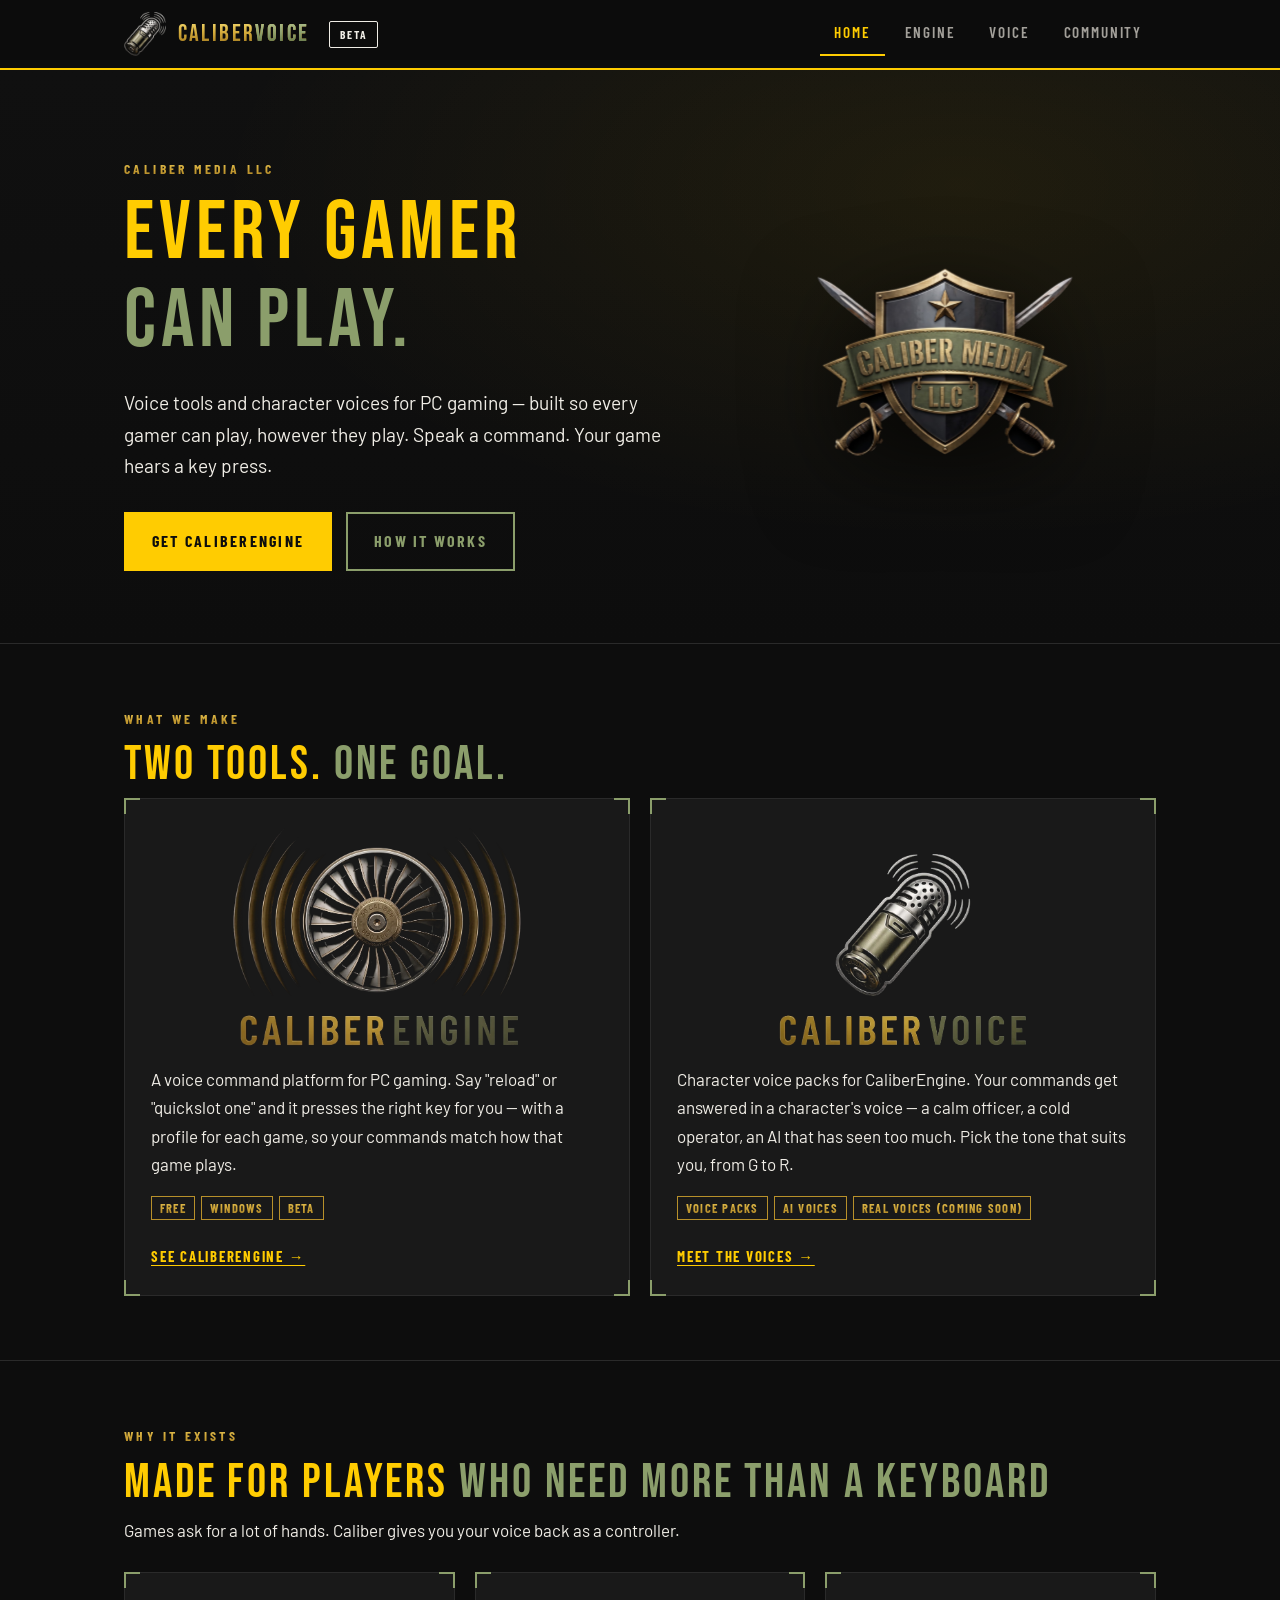
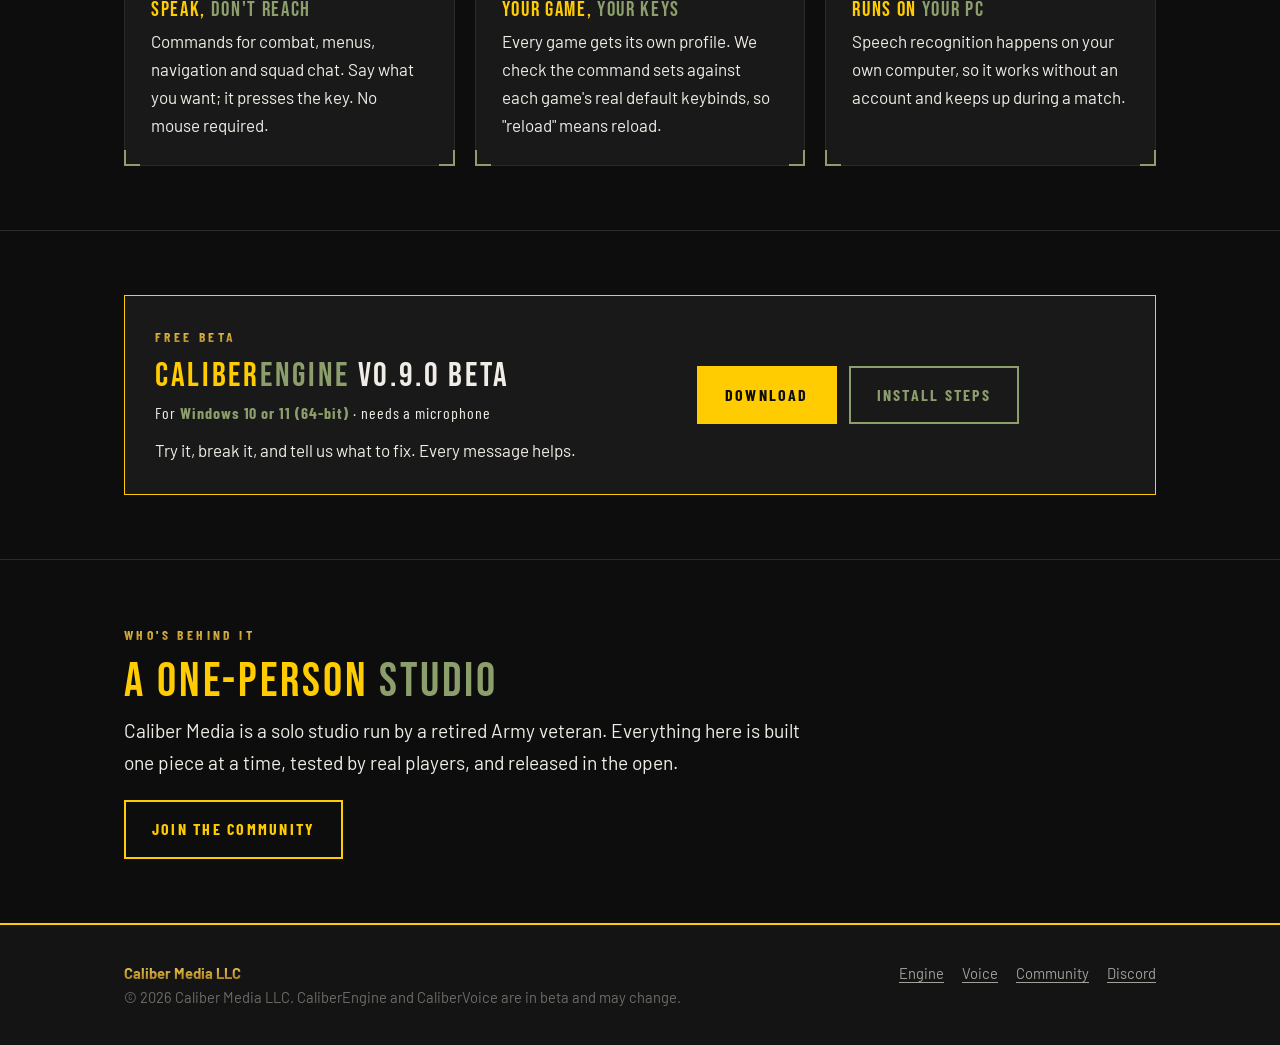
==== index.html @ 264e0261 "Initial site" ====
<!DOCTYPE html>
<html lang="en">
<head>
<meta charset="UTF-8">
<meta name="viewport" content="width=device-width,initial-scale=1">
<title>Caliber Media — Voice tools for PC gamers</title>
<meta name="description" content="Caliber Media builds CaliberEngine, a voice command platform for PC gaming, and CaliberVoice character voice packs. Built so every gamer can play, however they play.">
<meta property="og:title" content="Caliber Media — Voice tools for PC gamers">
<meta property="og:description" content="Speak your commands. CaliberEngine turns your voice into game controls. Free beta for Windows.">
<meta property="og:image" content="assets/logo-media.png">
<meta name="theme-color" content="#0D0D0D">
<link rel="icon" href="assets/favicon.ico">
<link rel="preconnect" href="https://fonts.googleapis.com"><link rel="preconnect" href="https://fonts.gstatic.com" crossorigin>
<link href="https://fonts.googleapis.com/css2?family=Bebas+Neue&family=Barlow+Condensed:wght@500;600;700&family=Barlow:wght@400;500;600&display=swap" rel="stylesheet">
<link rel="stylesheet" href="css/site.css">
</head>
<body>
<a class="skip" href="#main">Skip to content</a>
<header class="site-header"><div class="bar">
  <a class="brand" href="index.html"><img src="assets/logo-bullet.png" alt=""><b>CALIBER<span class="v">VOICE</span></b></a>
  <span class="beta-pill">BETA</span>
  <nav aria-label="Main"><ul>
    <li><a href="index.html" aria-current="page">Home</a></li>
    <li><a href="engine.html">Engine</a></li>
    <li><a href="voice.html">Voice</a></li>
    <li><a href="community.html">Community</a></li>
  </ul></nav>
</div></header>

<main id="main">
  <section class="hero"><div class="wrap">
    <div>
      <p class="eyebrow y">Caliber Media LLC</p>
      <h1><span class="g">EVERY GAMER</span><br><span class="a">CAN PLAY.</span></h1>
      <p class="lead" style="margin-top:22px">Voice tools and character voices for PC gaming — built so every gamer can play, however they play. Speak a command. Your game hears a key press.</p>
      <div class="hero-actions">
        <a class="btn primary" href="engine.html#download">Get CaliberEngine</a>
        <a class="btn white" href="engine.html">How it works</a>
      </div>
    </div>
    <div class="hero-art logos" aria-label="Caliber Media, CaliberEngine and CaliberVoice logos">
      <div class="carousel">
        <div class="face media"><img src="assets/logo-media.png" alt="Caliber Media LLC" width="720" height="393"></div>
        <div class="face engine"><img src="assets/logo-engine-card-eq.png" alt="CaliberEngine" width="851" height="649"></div>
        <div class="face voice"><img src="assets/logo-voice-card-eq4.png" alt="CaliberVoice" width="851" height="649"></div>
      </div>
    </div>
  </div></section>

  <section aria-labelledby="make"><div class="wrap">
    <p class="eyebrow y">What we make</p>
    <h2 id="make"><span class="g">TWO TOOLS.</span> <span class="a">ONE GOAL.</span></h2>
    <div class="grid g2">
      <article class="card">
        <img class="logo" src="assets/logo-engine-card-eq.png" alt="CaliberEngine">
        <p>A voice command platform for PC gaming. Say "reload" or "quickslot one" and it presses the right key for you — with a profile for each game, so your commands match how that game plays.</p>
        <p><span class="tag hot">Free</span><span class="tag">Windows</span><span class="tag w">Beta</span></p>
        <a class="more" href="engine.html">See CaliberEngine →</a>
      </article>
      <article class="card">
        <img class="logo" src="assets/logo-voice-card-eq4.png" alt="CaliberVoice">
        <p>Character voice packs for CaliberEngine. Your commands get answered in a character's voice — a calm officer, a cold operator, an AI that has seen too much. Pick the tone that suits you, from G to R.</p>
        <p><span class="tag hot">Voice packs</span><span class="tag">AI voices</span><span class="tag w">Real Voices (Coming Soon)</span></p>
        <a class="more" href="voice.html">Meet the voices →</a>
      </article>
    </div>
  </div></section>

  <section aria-labelledby="why"><div class="wrap">
    <p class="eyebrow y">Why it exists</p>
    <h2 id="why"><span class="g">MADE FOR PLAYERS</span> <span class="a">WHO NEED MORE THAN A KEYBOARD</span></h2>
    <p class="sub" style="color:var(--white)">Games ask for a lot of hands. Caliber gives you your voice back as a controller.</p>
    <div class="grid g3">
      <div class="card feature"><h3>Speak, <span class="a">don't reach</span></h3><p>Commands for combat, menus, navigation and squad chat. Say what you want; it presses the key. No mouse required.</p></div>
      <div class="card feature"><h3>Your game, <span class="a">your keys</span></h3><p>Every game gets its own profile. We check the command sets against each game's real default keybinds, so "reload" means reload.</p></div>
      <div class="card feature"><h3>Runs on <span class="a">your PC</span></h3><p>Speech recognition happens on your own computer, so it works without an account and keeps up during a match.</p></div>
    </div>
  </div></section>

  <section aria-labelledby="try"><div class="wrap">
    <div class="dl">
      <div>
        <p class="eyebrow y">Free beta</p>
        <h3 id="try"><span class="g">CALIBER</span><span class="a">ENGINE</span> <span data-version></span></h3>
        <p class="meta">For <b>Windows 10 or 11 (64-bit)</b> · needs a microphone</p>
        <p style="color:var(--white);margin-top:10px">Try it, break it, and tell us what to fix. Every message helps.</p>
      </div>
      <div style="display:flex;flex-wrap:wrap;gap:12px">
        <a class="btn primary" data-download href="#">Download</a>
        <a class="btn ghost" href="engine.html#install">Install steps</a>
      </div>
    </div>
  </div></section>

  <section aria-labelledby="who"><div class="wrap">
    <p class="eyebrow y">Who's behind it</p>
    <h2 id="who"><span class="g">A ONE-PERSON</span> <span class="a">STUDIO</span></h2>
    <p class="lead" style="color:var(--white)">Caliber Media is a solo studio run by a retired Army veteran. Everything here is built one piece at a time, tested by real players, and released in the open.</p>
    <p style="margin-top:22px"><a class="btn" href="community.html">Join the community</a></p>
  </div></section>
</main>

<footer class="site-footer"><div class="wrap">
  <div><b class="mg">Caliber Media LLC</b><p class="fine">&copy; <span id="year">2026</span> Caliber Media LLC. CaliberEngine and CaliberVoice are in beta and may change.</p></div>
  <ul aria-label="Footer">
    <li><a href="engine.html">Engine</a></li><li><a href="voice.html">Voice</a></li><li><a href="community.html">Community</a></li>
    <li><a href="https://discord.gg/calibersix" rel="noopener">Discord</a></li>
  </ul>
</div></footer>
<script src="js/patchnotes-data.js"></script>
<script src="js/site.js"></script>
</body>
</html>
---- css/site.css ----
/* Caliber Media — shared styles. Army palette: Dark Gray #0D0D0D, Gray #191919, Yellow #FFCC01, Green #8B9E6B. */
:root{
  --bg:#0D0D0D; --surface:#141414; --panel:#191919; --border:#2A2A2A;
  --gold:#FFCC01; --army:#8B9E6B; --white:#F0EDE6; --muted:#A3A09A; --dim:#6E6C67;
  --font-d:'Bebas Neue',Impact,sans-serif; --font-ui:'Barlow Condensed','Arial Narrow',sans-serif; --font-b:'Barlow',system-ui,sans-serif;
  --max:1080px;
}
*{box-sizing:border-box;margin:0;padding:0}
html{scroll-behavior:smooth}
body{background:var(--bg);color:var(--white);font-family:var(--font-b);font-size:17px;line-height:1.65;-webkit-font-smoothing:antialiased}
img{max-width:100%;display:block}
a{color:var(--gold);text-underline-offset:3px}
a:hover{color:#fff}
:focus-visible{outline:3px solid var(--gold);outline-offset:3px;border-radius:2px}
.skip{position:absolute;left:-999px;top:8px;background:var(--gold);color:#000;padding:10px 16px;font-family:var(--font-ui);font-weight:700;z-index:100}
.skip:focus{left:8px}

/* ---- header ---- */
.site-header{position:sticky;top:0;z-index:50;background:rgba(13,13,13,.94);backdrop-filter:blur(8px);border-bottom:2px solid var(--gold)}
.bar{max-width:var(--max);margin:0 auto;padding:12px 24px;display:flex;align-items:center;gap:20px}
.brand{display:flex;align-items:center;gap:12px;text-decoration:none;color:var(--white)}
.brand img{height:38px;width:auto}
.brand b{font-family:var(--font-d);font-size:1.5rem;letter-spacing:.1em;font-weight:400;line-height:1}
.brand b span{color:var(--gold)}
nav{margin-left:auto}
nav ul{display:flex;gap:6px;list-style:none;flex-wrap:wrap}
nav a{display:block;padding:8px 14px;font-family:var(--font-ui);font-weight:600;letter-spacing:.12em;text-transform:uppercase;font-size:.95rem;color:var(--muted);text-decoration:none;border-bottom:2px solid transparent}
nav a:hover{color:var(--white)}
nav a[aria-current="page"]{color:var(--gold);border-bottom-color:var(--gold)}
.beta-pill{font-family:var(--font-ui);font-weight:700;letter-spacing:.15em;font-size:.72rem;background:var(--white);color:#0D0D0D;padding:3px 10px;border-radius:2px}

/* ---- layout ---- */
main{display:block}
.wrap{max-width:var(--max);margin:0 auto;padding:0 24px}
section{padding:64px 0}
section+section{border-top:1px solid var(--border)}
h1,h2,h3{font-family:var(--font-d);font-weight:400;letter-spacing:.06em;line-height:1.05}
h1{font-size:clamp(2.8rem,8vw,5.2rem)}
h2{font-size:clamp(2rem,5vw,3rem);color:var(--white);margin-bottom:8px}
h2 .g{color:var(--gold)} h1 .g{color:var(--gold)} h1 .a,h2 .a{color:var(--army)}
h3{font-size:1.5rem;color:var(--gold);letter-spacing:.08em;margin-bottom:6px}
.eyebrow{font-family:var(--font-ui);font-weight:700;letter-spacing:.25em;text-transform:uppercase;font-size:.85rem;color:var(--army);margin-bottom:10px}
.lead{font-size:1.2rem;color:var(--muted);max-width:62ch}
p+p{margin-top:14px}
.sub{color:var(--muted);max-width:66ch;margin-bottom:28px}

/* ---- hero ---- */
.hero{padding:88px 0 72px;border-top:0;background:
  radial-gradient(ellipse at 75% 20%,rgba(255,204,1,.07),transparent 55%),
  linear-gradient(180deg,#101010,#0D0D0D)}
.hero .wrap{display:grid;grid-template-columns:1.15fr .85fr;gap:40px;align-items:center}
.hero-actions{display:flex;flex-wrap:wrap;gap:14px;margin-top:30px}
.hero-art img{filter:drop-shadow(0 20px 40px rgba(0,0,0,.7))}
.page-hero{padding:64px 0 48px;border-top:0;background:linear-gradient(180deg,#111,#0D0D0D)}

/* ---- buttons ---- */
.btn{display:inline-flex;align-items:center;gap:10px;font-family:var(--font-ui);font-weight:700;letter-spacing:.14em;text-transform:uppercase;font-size:1rem;padding:14px 26px;border:2px solid var(--gold);color:var(--gold);text-decoration:none;background:transparent;cursor:pointer;min-height:48px}
.btn:hover{background:rgba(255,204,1,.1);color:var(--gold)}
.btn.primary{background:var(--gold);color:#0D0D0D}
.btn.primary:hover{background:#fff;border-color:#fff;color:#0D0D0D}
.btn.ghost{border-color:var(--border);color:var(--white)}
.btn.ghost:hover{border-color:var(--white);background:transparent;color:#fff}

/* ---- cards ---- */
.grid{display:grid;gap:20px}
.g3{grid-template-columns:repeat(3,1fr)} .g2{grid-template-columns:repeat(2,1fr)} .g4{grid-template-columns:repeat(4,1fr)}
.card{position:relative;background:var(--panel);border:1px solid var(--border);padding:26px;height:100%}
.card::before{content:"";position:absolute;inset:-1px;pointer-events:none;
  background:
    linear-gradient(var(--army),var(--army)) 0 0/16px 2px no-repeat,linear-gradient(var(--army),var(--army)) 0 0/2px 16px no-repeat,
    linear-gradient(var(--army),var(--army)) 100% 100%/16px 2px no-repeat,linear-gradient(var(--army),var(--army)) 100% 100%/2px 16px no-repeat}
.card p{color:var(--muted)}
.card .logo{height:96px;width:auto;margin-bottom:16px;object-fit:contain;object-position:left}
.card .more{margin-top:18px;display:inline-block;font-family:var(--font-ui);font-weight:700;letter-spacing:.12em;text-transform:uppercase;font-size:.92rem}
.tag{display:inline-block;font-family:var(--font-ui);font-weight:700;letter-spacing:.1em;font-size:.78rem;text-transform:uppercase;border:1px solid var(--army);color:var(--army);padding:1px 8px;margin:0 6px 6px 0}
.tag.hot{border-color:var(--gold);color:var(--gold)}
.feature h3{font-size:1.3rem}

/* ---- lists, steps ---- */
.ticks{list-style:none}
.ticks li{position:relative;padding-left:26px;margin:9px 0;color:var(--muted)}
.ticks li::before{content:"";position:absolute;left:0;top:.62em;width:12px;height:2px;background:var(--gold)}
.ticks b{color:var(--white);font-weight:600}
.steps{counter-reset:s;list-style:none;display:grid;gap:14px}
.steps li{counter-increment:s;display:grid;grid-template-columns:52px 1fr;gap:16px;align-items:start;background:var(--panel);border:1px solid var(--border);padding:16px 20px}
.steps li::before{content:counter(s);font-family:var(--font-d);font-size:2.1rem;color:var(--gold);line-height:1}
.steps b{color:var(--white)}
.steps span{color:var(--muted)}
.flow{display:grid;grid-template-columns:1fr auto 1fr auto 1fr;gap:12px;align-items:stretch;margin:8px 0 0}
.flow div.n{background:var(--panel);border:1px solid var(--border);padding:18px;text-align:center}
.flow .n b{display:block;font-family:var(--font-d);font-size:1.6rem;color:var(--gold);letter-spacing:.08em;font-weight:400}
.flow .n span{color:var(--muted);font-size:.95rem}
.flow .arrow{align-self:center;color:var(--army);font-family:var(--font-d);font-size:2rem}

/* ---- notice / callout ---- */
.note{border-left:3px solid var(--gold);background:var(--surface);padding:16px 20px;color:var(--muted);max-width:74ch}
.note b{color:var(--white)}
.warn{border-left-color:var(--army)}

/* ---- download panel ---- */
.dl{background:var(--panel);border:1px solid var(--gold);padding:30px;display:grid;grid-template-columns:1.2fr 1fr;gap:28px;align-items:center}
.dl .meta{font-family:var(--font-ui);letter-spacing:.06em;color:var(--muted);font-size:1rem}
.dl .meta b{color:var(--white)}
.dl h3{font-size:2.1rem;color:var(--white)}

/* ---- patch notes ---- */
.rel{background:var(--panel);border:1px solid var(--border);padding:24px;margin-bottom:16px}
.rel h3{font-size:1.7rem;color:var(--gold)}
.rel .date{font-family:var(--font-ui);color:var(--dim);letter-spacing:.1em;font-size:.9rem;margin-bottom:10px}
.rel h4{font-family:var(--font-ui);letter-spacing:.14em;text-transform:uppercase;font-size:.9rem;color:var(--army);margin:14px 0 4px}
.rel h4.new{color:var(--gold)} .rel h4.fix{color:#E07A6B}
.rel ul{list-style:none} .rel li{position:relative;padding-left:20px;margin:6px 0;color:var(--muted);font-size:.98rem}
.rel li::before{content:"";position:absolute;left:0;top:.7em;width:8px;height:2px;background:var(--army)}
.more-btn{margin-top:6px}

/* ---- character cards ---- */
.chars{display:grid;grid-template-columns:repeat(auto-fill,minmax(230px,1fr));gap:18px}
.char{background:var(--panel);border:1px solid var(--border);overflow:hidden;display:flex;flex-direction:column}
.char img{width:100%;aspect-ratio:4/5;object-fit:cover;object-position:center 22%;background:#000}
.char.wide img{aspect-ratio:16/9;object-position:center}
.char .body{padding:16px 18px 20px}
.char h3{font-size:1.5rem;margin-bottom:2px}
.char .who{font-family:var(--font-ui);color:var(--army);letter-spacing:.08em;font-size:.95rem;text-transform:uppercase;margin-bottom:8px}
.char p{color:var(--muted);font-size:.96rem}

/* ---- social ---- */
.tiles{display:grid;grid-template-columns:repeat(auto-fill,minmax(210px,1fr));gap:14px}
.tile{display:block;text-decoration:none;background:var(--panel);border:1px solid var(--border);padding:20px;color:var(--white)}
.tile:hover{border-color:var(--gold)}
.tile b{display:block;font-family:var(--font-ui);letter-spacing:.14em;text-transform:uppercase;font-size:1.05rem}
.tile span{color:var(--army);font-family:var(--font-ui);letter-spacing:.04em}
.video{position:relative;aspect-ratio:16/9;background:#000;border:1px solid var(--border);max-width:860px}
.video iframe{position:absolute;inset:0;width:100%;height:100%;border:0}

/* ---- footer ---- */
.site-footer{border-top:2px solid var(--gold);background:var(--surface);padding:36px 0;color:var(--dim);font-size:.92rem}
.site-footer .wrap{display:flex;flex-wrap:wrap;gap:20px 40px;align-items:center;justify-content:space-between}
.site-footer a{color:var(--muted)}
.site-footer ul{list-style:none;display:flex;gap:18px;flex-wrap:wrap}
.site-footer .fine{max-width:64ch}

/* ---- responsive ---- */
@media (max-width:860px){
  .hero .wrap,.dl{grid-template-columns:1fr}
  .g3,.g4{grid-template-columns:1fr 1fr}
  .flow{grid-template-columns:1fr}.flow .arrow{transform:rotate(90deg);justify-self:center}
  .hero-art{order:-1;max-width:420px}
}
@media (max-width:620px){
  body{font-size:16px}
  .bar{flex-wrap:wrap;gap:8px}
  nav{margin-left:0;width:100%}
  nav ul{gap:0}
  nav a{padding:8px 10px;font-size:.88rem}
  .g2,.g3,.g4{grid-template-columns:1fr}
  section{padding:48px 0}
  .hero{padding:52px 0 48px}
  .beta-pill{display:none}
}
@media (prefers-reduced-motion:reduce){html{scroll-behavior:auto}*{transition:none!important;animation:none!important}}

.eyebrow.y{color:var(--gold)}
.brand img{height:44px}
.brand-right{font-family:var(--font-d);font-size:1.5rem;letter-spacing:.1em;line-height:1;text-decoration:none;color:var(--gold)}
.brand-right span{color:var(--army)}
.brand b{color:var(--gold)}.brand b span.v{color:var(--army)}

.card::before{background:
    linear-gradient(var(--army),var(--army)) 0 0/16px 2px no-repeat,linear-gradient(var(--army),var(--army)) 0 0/2px 16px no-repeat,
    linear-gradient(var(--army),var(--army)) 100% 0/16px 2px no-repeat,linear-gradient(var(--army),var(--army)) 100% 0/2px 16px no-repeat,
    linear-gradient(var(--army),var(--army)) 0 100%/16px 2px no-repeat,linear-gradient(var(--army),var(--army)) 0 100%/2px 16px no-repeat,
    linear-gradient(var(--army),var(--army)) 100% 100%/16px 2px no-repeat,linear-gradient(var(--army),var(--army)) 100% 100%/2px 16px no-repeat}
.card .logo{display:block;height:150px;margin:0 auto 16px;object-position:center}
.card h3.cv{color:var(--gold)}.card h3.cv span{color:var(--army)}
.card .logo{width:100%;height:auto;aspect-ratio:16/9;object-fit:contain;mix-blend-mode:lighten}
.card .logo{mix-blend-mode:normal;aspect-ratio:auto;height:200px;width:auto;max-width:100%}
.card .logo{width:100%;height:230px;max-width:none;object-fit:contain;object-position:center}
.hero-art img{width:100%;height:auto;object-fit:contain}
.vhero{display:grid;grid-template-columns:1.15fr .85fr;gap:40px;align-items:center}
@media (max-width:820px){.vhero{grid-template-columns:1fr}.vhero .hero-art{order:-1;max-width:420px}}
.card .logo{aspect-ratio:851/649;height:auto;width:100%}
.card .logo{width:75%}
.card .logo{width:65%}

.logos{position:relative;width:100%;height:300px;perspective:1000px}
.carousel{position:absolute;inset:0;transform-style:preserve-3d;animation:go 12s linear infinite}
.face{position:absolute;inset:0;display:grid;place-items:center;backface-visibility:hidden;-webkit-backface-visibility:hidden}
.face img{height:270px;width:auto;max-width:100%;object-fit:contain}
.face.media{transform:rotateY(0deg) translateZ(110px)}
.face.engine{transform:rotateY(120deg) translateZ(110px)}
.face.voice{transform:rotateY(240deg) translateZ(110px)}
@keyframes go{from{transform:translateZ(-110px) rotateY(0deg)}to{transform:translateZ(-110px) rotateY(-360deg)}}
@media (prefers-reduced-motion:reduce){.carousel{animation:none;transform:translateZ(-110px)}}
.logos{height:260px}.face img{height:230px}
.logos{height:230px}.face img{height:200px}
.face.media{transform:rotateY(0deg) translateZ(96px)}.face.engine{transform:rotateY(120deg) translateZ(96px)}.face.voice{transform:rotateY(240deg) translateZ(96px)}
@keyframes go{from{transform:translateZ(-96px) rotateY(0deg)}to{transform:translateZ(-96px) rotateY(-360deg)}}
.hero-art.logos{margin-inline:auto}
@media (max-width:620px){.logos{height:190px;overflow:hidden}.face img{height:165px}.card .logo{width:55%}}
.hero .lead{color:var(--white)}
.page-hero .lead{color:var(--white)}
.tag.w{border-color:var(--white);color:var(--white)}

/* Metallic gold for small labels + tags */
:root{--mgold:linear-gradient(180deg,#F0D56A 0%,#D2A93A 45%,#9C741C 100%)}
.eyebrow,.eyebrow.y,.tag,.tag.hot,.tag.w,.card .more{background:var(--mgold);-webkit-background-clip:text;background-clip:text;-webkit-text-fill-color:transparent;color:transparent}
.tag,.tag.hot,.tag.w{border-color:#B8902A}
.card .more{text-decoration-color:#C79B2E}

.feature p{color:var(--white)}
.feature h3 .a{color:var(--army)}
.dl h3 .g{color:var(--gold)}.dl h3 .a{color:var(--army)}
.dl .meta{color:var(--white)}.dl .meta b{color:var(--army)}
.card .more{background:none;-webkit-text-fill-color:var(--gold);color:var(--gold);text-decoration-color:var(--gold)}
.btn.white{border-color:var(--white);color:var(--white)}.btn.white:hover{background:rgba(240,237,230,.1);color:var(--white)}
.mg{background:var(--mgold);-webkit-background-clip:text;background-clip:text;-webkit-text-fill-color:transparent;color:transparent}
:root{--mgreen:linear-gradient(180deg,#B7C692 0%,#8B9E6B 50%,#55663A 100%)}
.brand b{background:var(--mgold);-webkit-background-clip:text;background-clip:text;-webkit-text-fill-color:transparent;color:transparent}
.brand b span.v{background:var(--mgreen);-webkit-background-clip:text;background-clip:text;-webkit-text-fill-color:transparent;color:transparent}
.site-footer .fine{max-width:none;white-space:nowrap}
@media (max-width:860px){.site-footer .fine{white-space:normal}}
.g2 .card p{color:var(--white)}
.btn.white,.btn.ghost{border-color:var(--army);color:var(--army)}
.btn.white:hover,.btn.ghost:hover{border-color:var(--army);background:rgba(139,158,107,.12);color:var(--army)}
.card p,.sub,.feature p,.char p{color:var(--white)}
.flow .n b{color:var(--army)}.flow .n span{color:var(--white)}
.note.warn{color:var(--white)}.note.warn b{color:var(--army)}
.steps li>div>b,.steps b.gr,.note:not(.warn)>b:first-child{color:var(--army)}
.flow .n b i.num{font-style:normal;color:var(--gold)}
.steps span,.note{color:var(--white)}
.flow .n b i.dot{font-style:normal;color:var(--white)}
.site-footer .wrap{align-items:baseline}
.site-footer .wrap{flex-wrap:nowrap;justify-content:space-between}
.site-footer .wrap>div{flex:1 1 auto;min-width:0}
.site-footer .wrap>ul{flex:0 0 auto}
.site-footer .fine{white-space:normal}
@media (max-width:860px){.site-footer .wrap{flex-wrap:wrap}}
.sub .g{color:var(--gold)}.sub .a{color:var(--army)}

#patchnotes{max-height:520px;overflow-y:auto;overscroll-behavior:contain;padding-right:10px;scrollbar-color:var(--army) var(--surface)}
.rel li,.rel .date{color:var(--white)}
.beta-pill{background:transparent;color:var(--white);border:1px solid var(--white)}
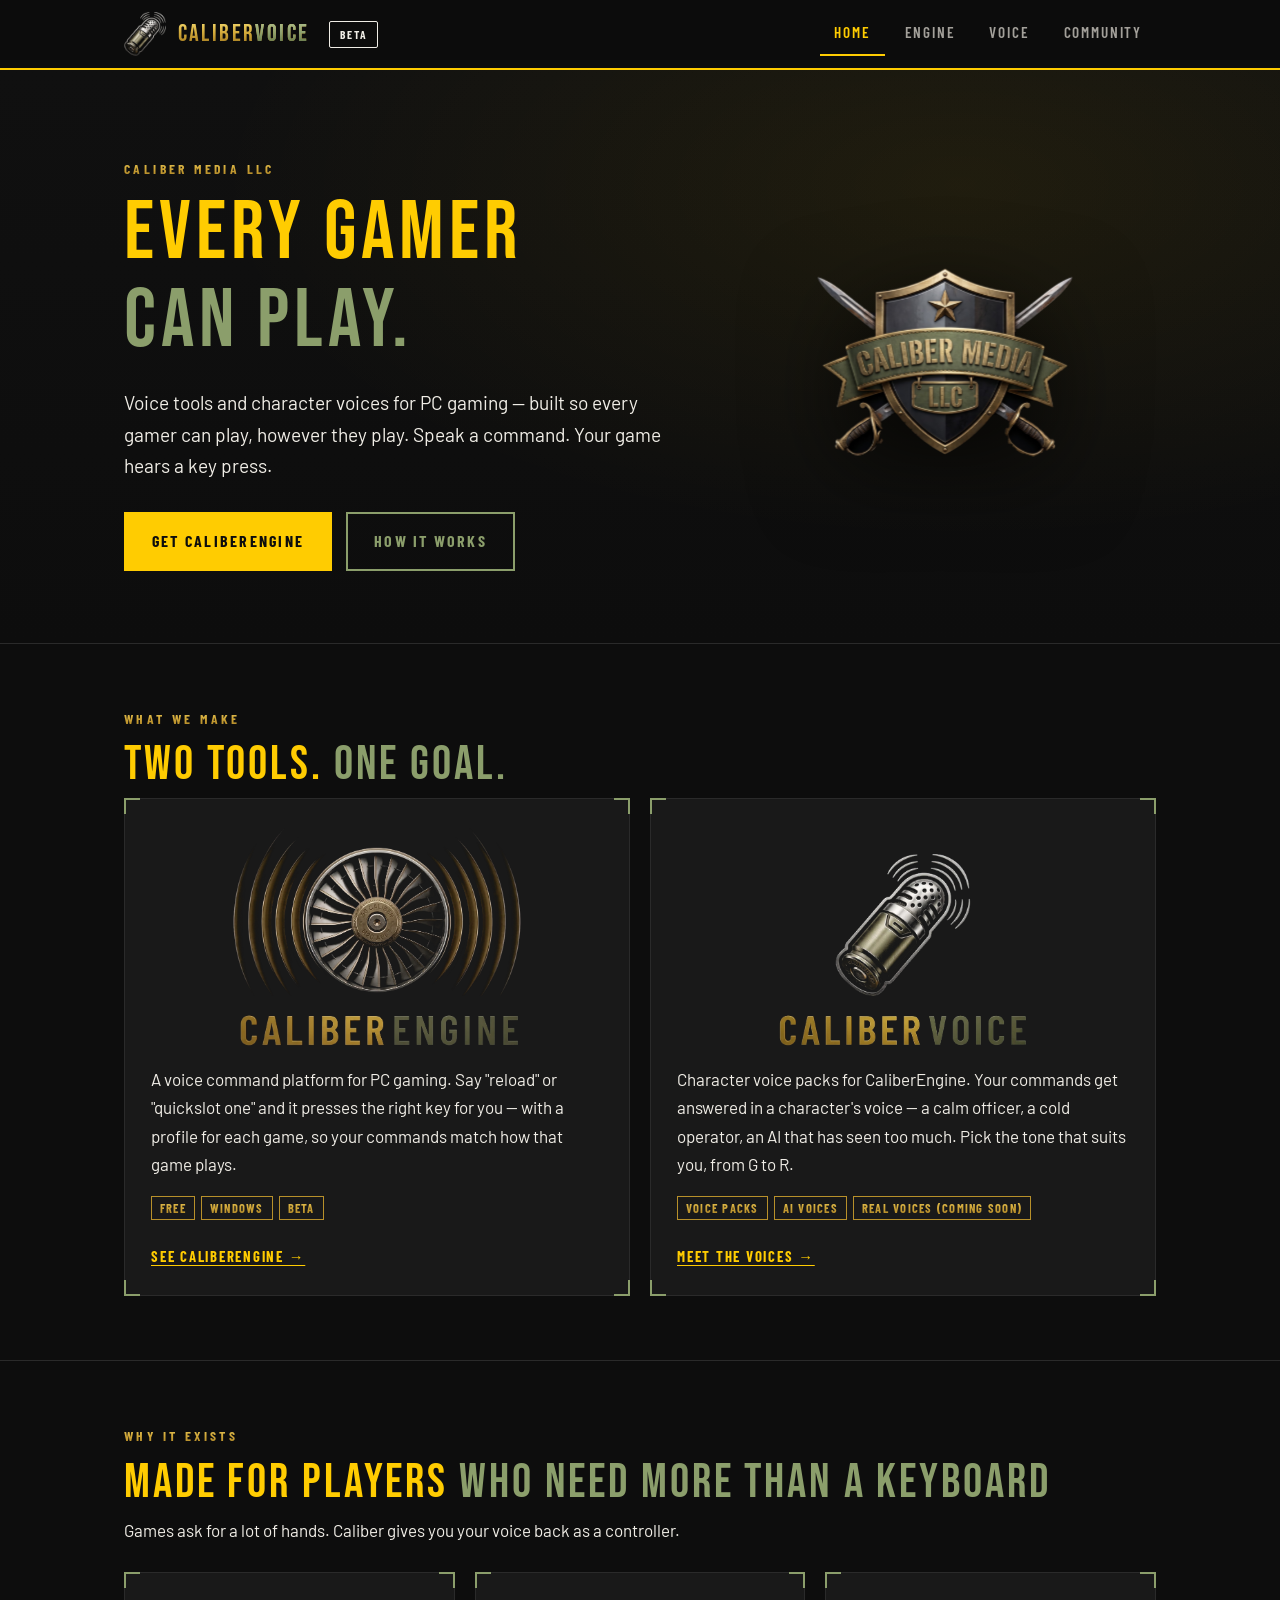
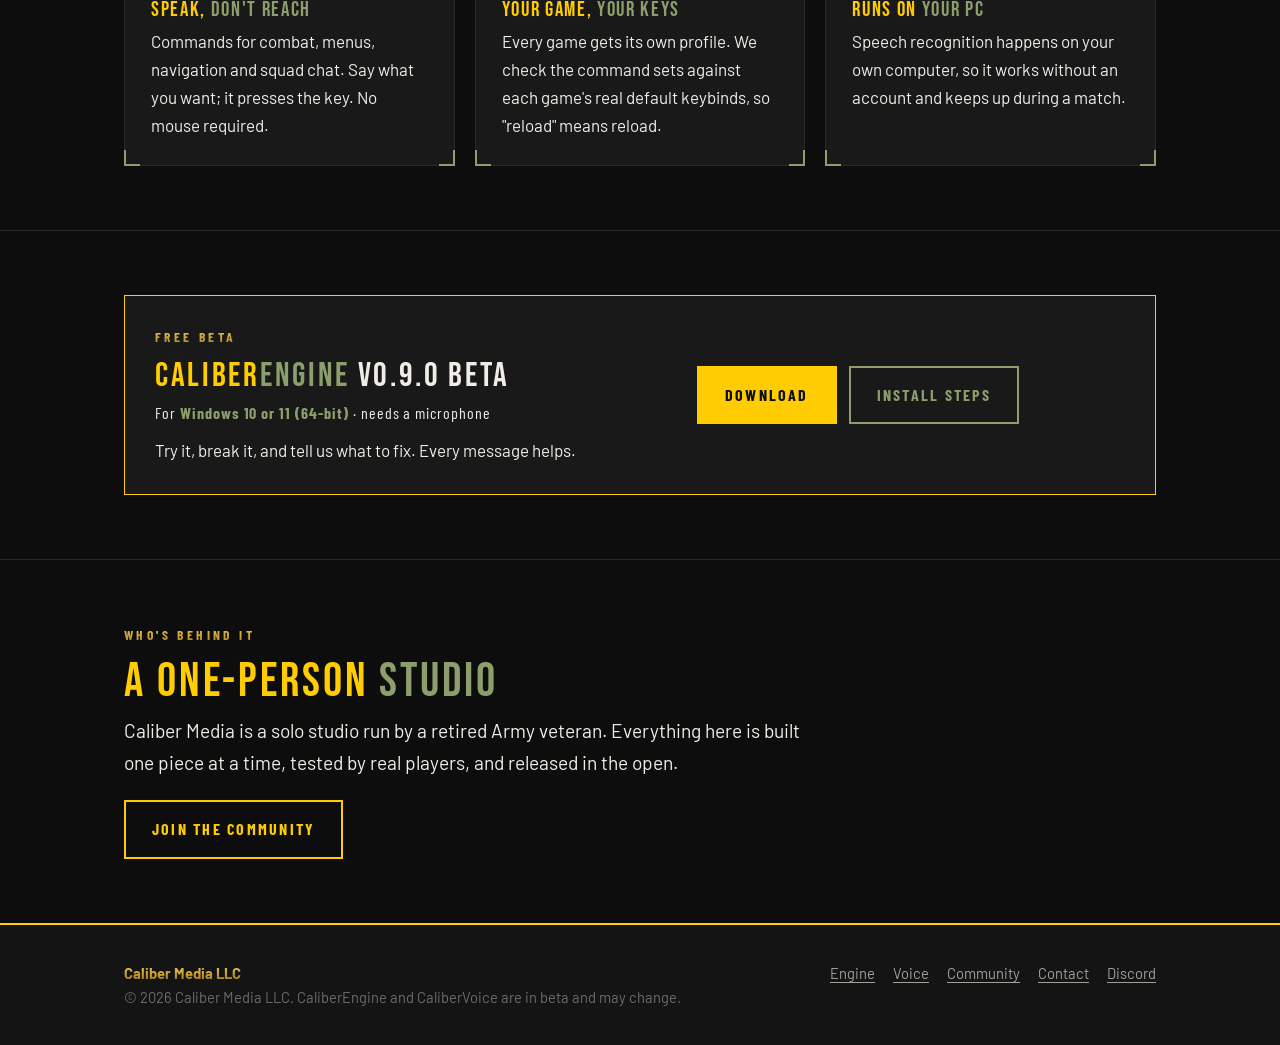
==== commit 41bd4338: "Footer: add a Contact email link on every page Co-Authored-By: Claude Sonnet 5 <noreply@anthropic.co" ====
--- a/index.html
+++ b/index.html
@@ -104,7 +104,7 @@
   <div><b class="mg">Caliber Media LLC</b><p class="fine">&copy; <span id="year">2026</span> Caliber Media LLC. CaliberEngine and CaliberVoice are in beta and may change.</p></div>
   <ul aria-label="Footer">
     <li><a href="engine.html">Engine</a></li><li><a href="voice.html">Voice</a></li><li><a href="community.html">Community</a></li>
-    <li><a href="https://discord.gg/calibersix" rel="noopener">Discord</a></li>
+    <li><a href="mailto:calibersix@calibervoice.com">Contact</a></li><li><a href="https://discord.gg/calibersix" rel="noopener">Discord</a></li>
   </ul>
 </div></footer>
 <script src="js/patchnotes-data.js"></script>
--- a/css/site.css
+++ b/css/site.css
@@ -240,3 +240,9 @@
 #patchnotes{max-height:520px;overflow-y:auto;overscroll-behavior:contain;padding-right:10px;scrollbar-color:var(--army) var(--surface)}
 .rel li,.rel .date{color:var(--white)}
 .beta-pill{background:transparent;color:var(--white);border:1px solid var(--white)}
+.beta-pill{color:var(--white);border-color:var(--white)}
+
+.plist{list-style:none;margin-top:6px}
+.plist li{position:relative;padding-left:20px;margin:8px 0;color:var(--white);font-size:.98rem}
+.plist li::before{content:"";position:absolute;left:0;top:.7em;width:8px;height:2px;background:var(--army)}
+.plist b{color:var(--army)}
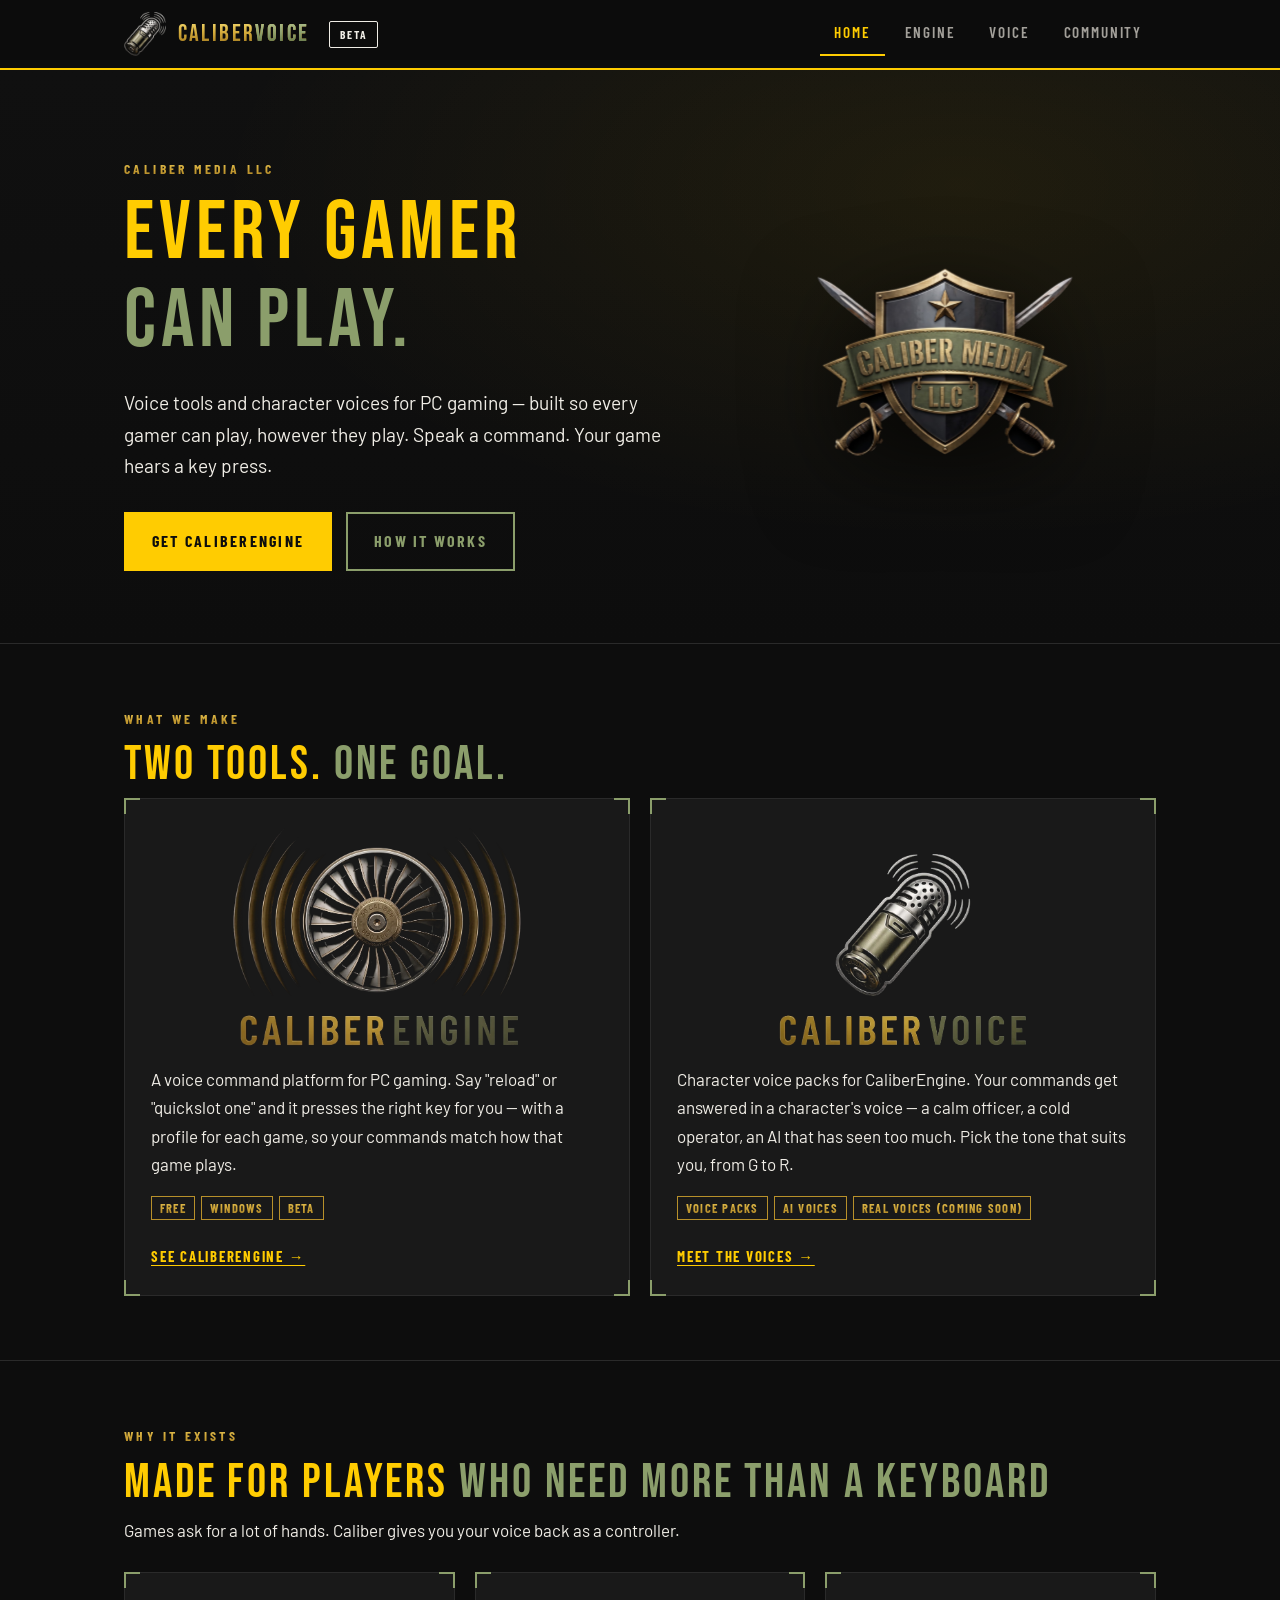
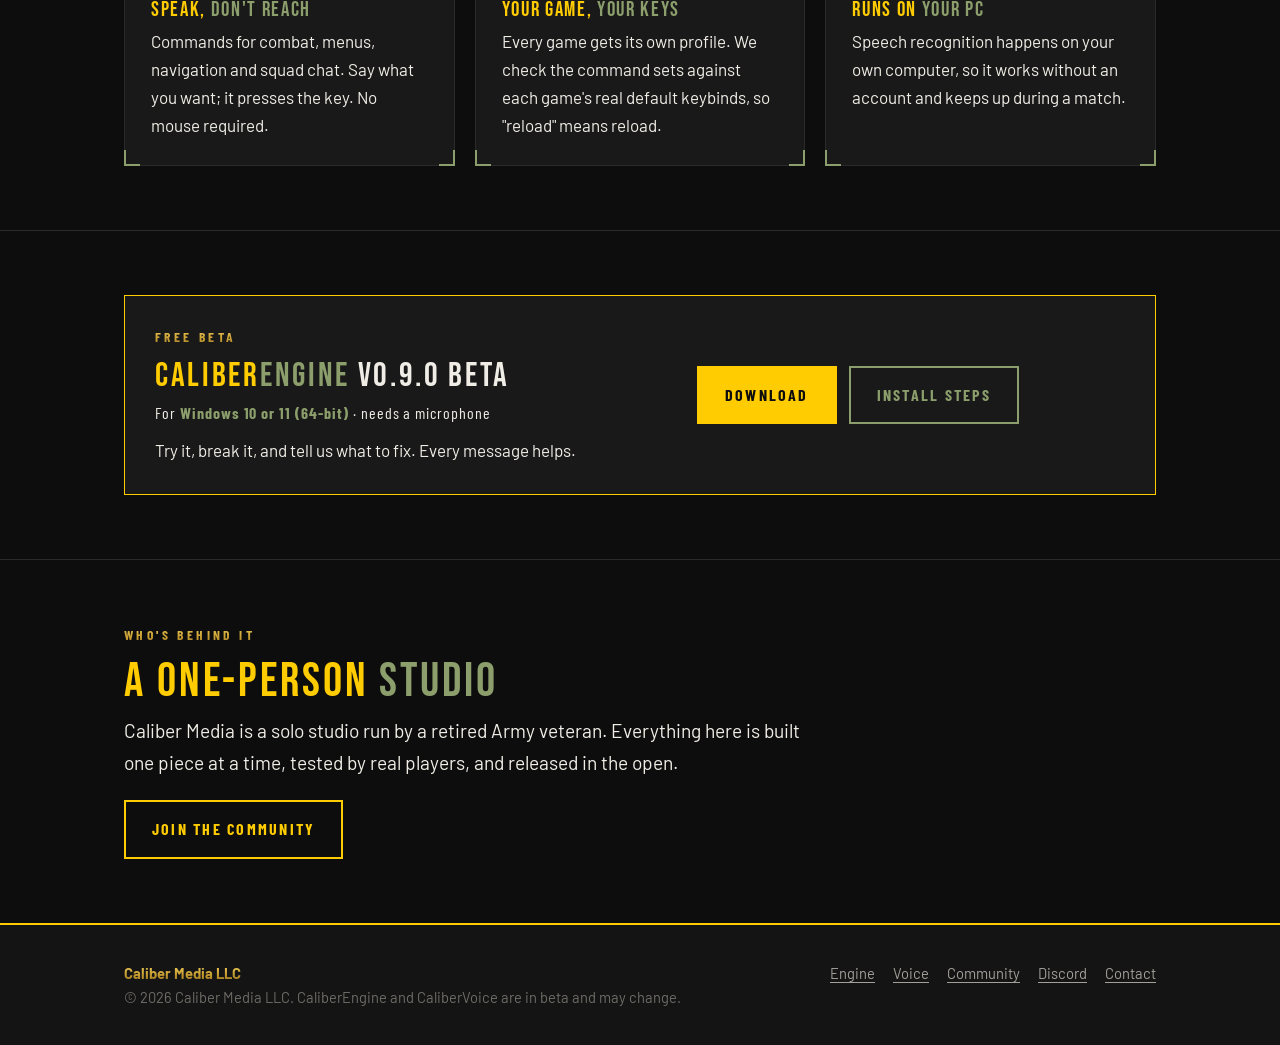
==== commit 35244e60: "Footer: swap order to Discord then Contact Co-Authored-By: Claude Sonnet 5 <noreply@anthropic.com>" ====
--- a/index.html
+++ b/index.html
@@ -104,7 +104,7 @@
   <div><b class="mg">Caliber Media LLC</b><p class="fine">&copy; <span id="year">2026</span> Caliber Media LLC. CaliberEngine and CaliberVoice are in beta and may change.</p></div>
   <ul aria-label="Footer">
     <li><a href="engine.html">Engine</a></li><li><a href="voice.html">Voice</a></li><li><a href="community.html">Community</a></li>
-    <li><a href="mailto:calibersix@calibervoice.com">Contact</a></li><li><a href="https://discord.gg/calibersix" rel="noopener">Discord</a></li>
+    <li><a href="https://discord.gg/3MNS6QCTx2" rel="noopener">Discord</a></li><li><a href="mailto:support@calibervoice.com">Contact</a></li>
   </ul>
 </div></footer>
 <script src="js/patchnotes-data.js"></script>
